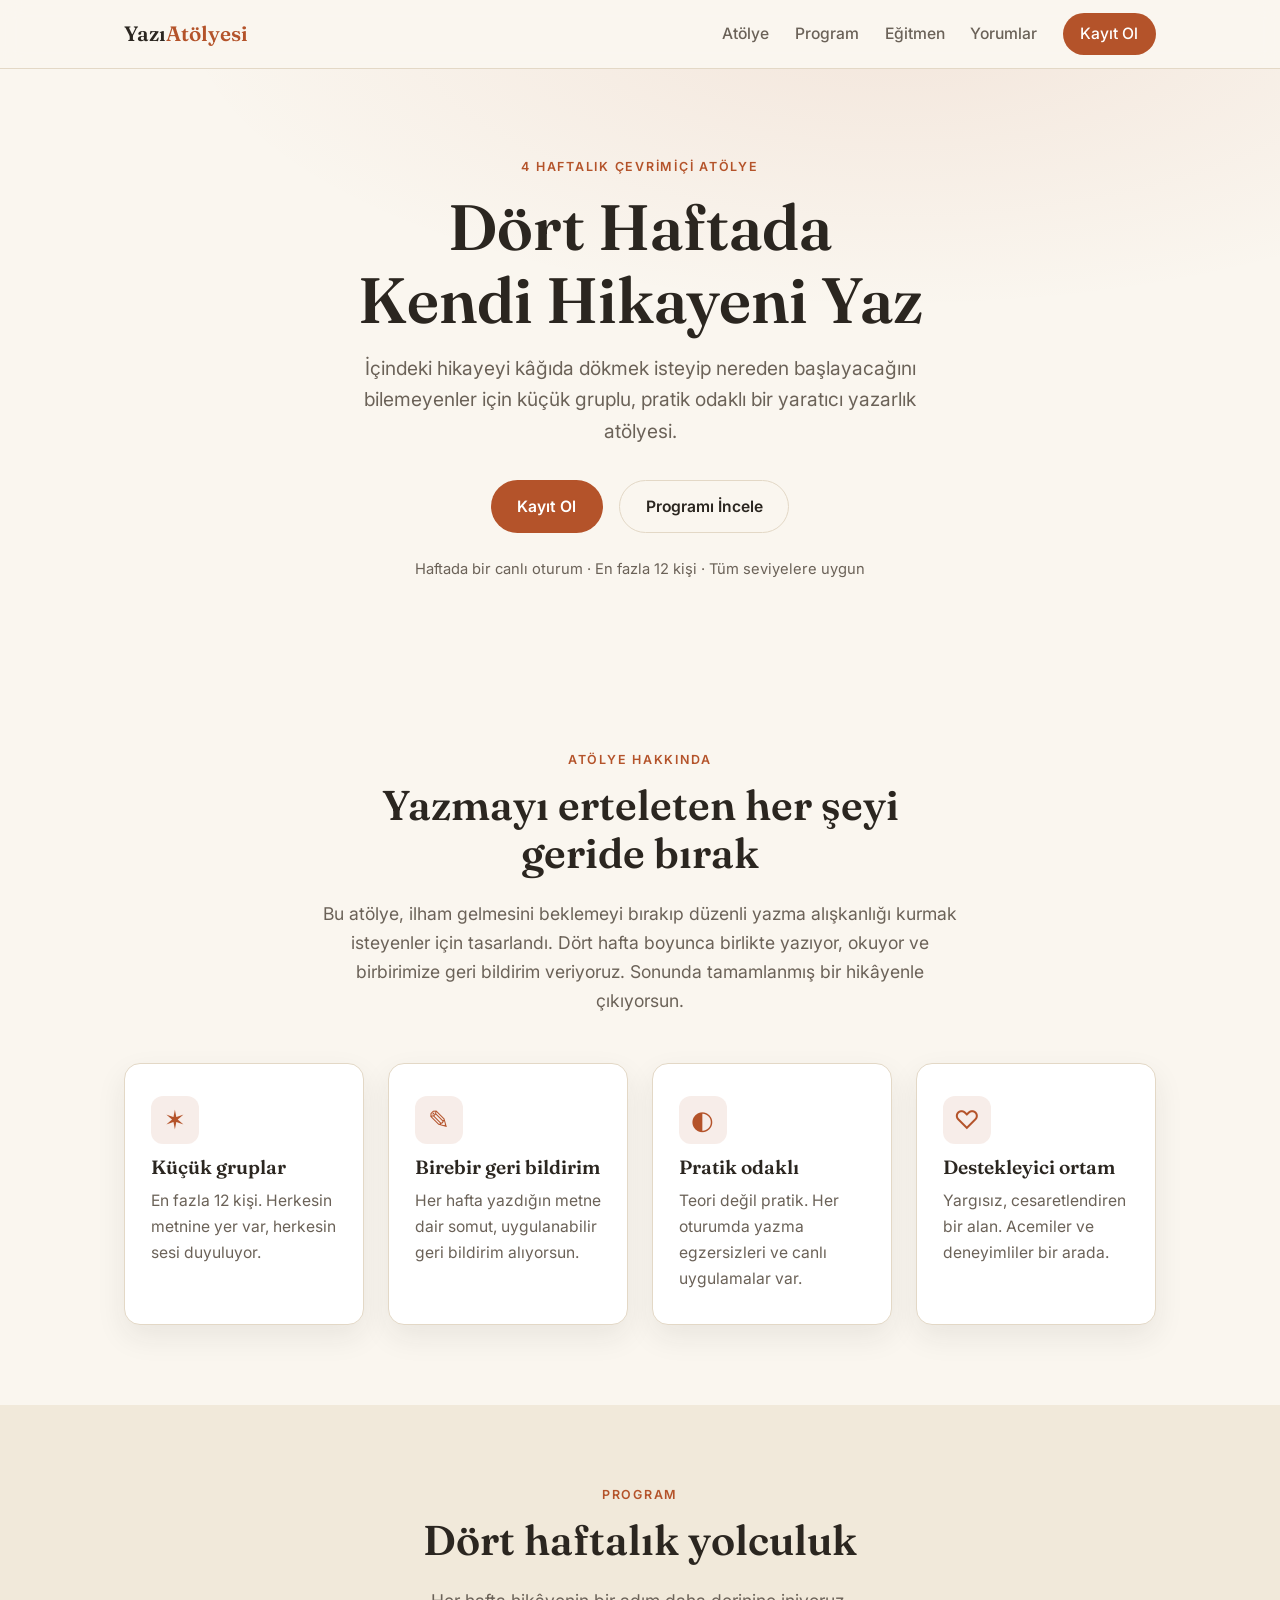
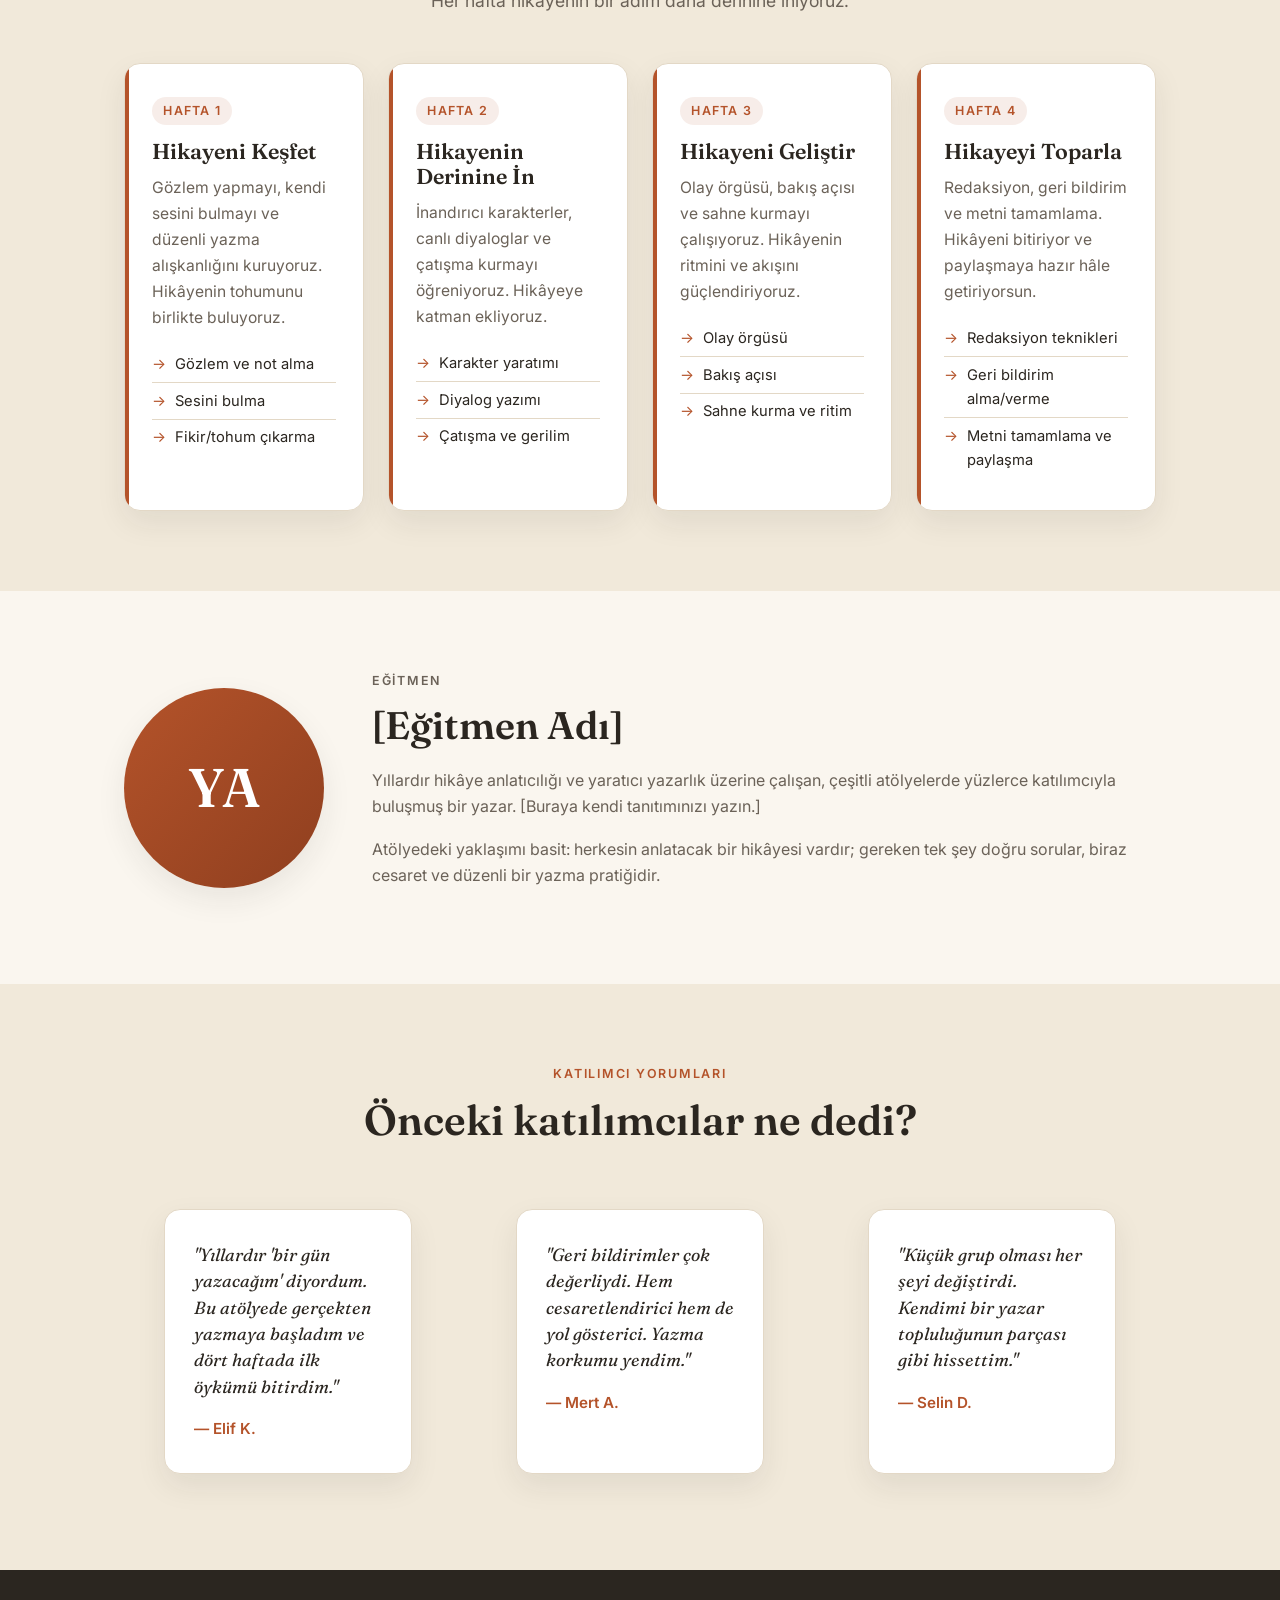
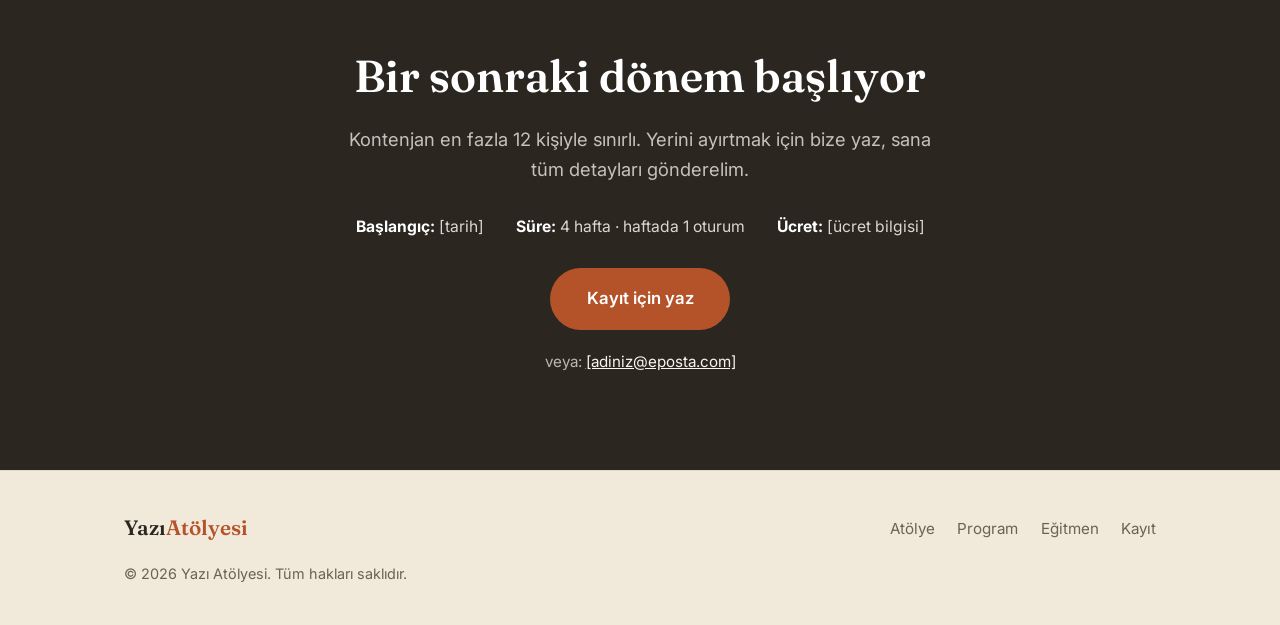
==== index.html @ a2d674cd "Yazı Atölyesi statik tanıtım sitesi 4 haftalık çevrimiçi yaratıcı yazarlık atölyesi için tek sayfalı" ====
<!DOCTYPE html>
<html lang="tr">
<head>
  <meta charset="UTF-8" />
  <meta name="viewport" content="width=device-width, initial-scale=1.0" />
  <title>Yazı Atölyesi — 4 Haftada Hikayeni Yaz</title>
  <meta name="description" content="Dört haftalık çevrimiçi yaratıcı yazarlık atölyesi. Hikayeni keşfet, derinine in, geliştir ve toparla." />
  <link rel="preconnect" href="https://fonts.googleapis.com" />
  <link rel="preconnect" href="https://fonts.gstatic.com" crossorigin />
  <link href="https://fonts.googleapis.com/css2?family=Fraunces:ital,opsz,wght@0,9..144,400;0,9..144,600;1,9..144,400&family=Inter:wght@400;500;600&display=swap" rel="stylesheet" />
  <link rel="stylesheet" href="css/styles.css" />
</head>
<body>

  <!-- ===== Header / Nav ===== -->
  <header class="site-header" id="top">
    <div class="container nav-bar">
      <a href="#top" class="brand">Yazı<span>Atölyesi</span></a>
      <button class="nav-toggle" id="navToggle" aria-label="Menüyü aç/kapat" aria-expanded="false">
        <span></span><span></span><span></span>
      </button>
      <nav class="nav-menu" id="navMenu">
        <a href="#atolye">Atölye</a>
        <a href="#program">Program</a>
        <a href="#egitmen">Eğitmen</a>
        <a href="#yorumlar">Yorumlar</a>
        <a href="#kayit" class="nav-cta">Kayıt Ol</a>
      </nav>
    </div>
  </header>

  <main>

    <!-- ===== Hero ===== -->
    <section class="hero">
      <div class="container hero-inner reveal">
        <p class="eyebrow">4 Haftalık Çevrimiçi Atölye</p>
        <h1>Dört Haftada<br />Kendi Hikayeni Yaz</h1>
        <p class="hero-lead">
          İçindeki hikayeyi kâğıda dökmek isteyip nereden başlayacağını bilemeyenler için
          küçük gruplu, pratik odaklı bir yaratıcı yazarlık atölyesi.
        </p>
        <div class="hero-actions">
          <a href="#kayit" class="btn btn-primary">Kayıt Ol</a>
          <a href="#program" class="btn btn-ghost">Programı İncele</a>
        </div>
        <p class="hero-meta">Haftada bir canlı oturum · En fazla 12 kişi · Tüm seviyelere uygun</p>
      </div>
    </section>

    <!-- ===== Atölye Tanıtımı ===== -->
    <section class="section" id="atolye">
      <div class="container">
        <div class="section-head reveal">
          <p class="eyebrow">Atölye Hakkında</p>
          <h2>Yazmayı erteleten her şeyi geride bırak</h2>
          <p class="section-lead">
            Bu atölye, ilham gelmesini beklemeyi bırakıp düzenli yazma alışkanlığı kurmak isteyenler için
            tasarlandı. Dört hafta boyunca birlikte yazıyor, okuyor ve birbirimize geri bildirim veriyoruz.
            Sonunda tamamlanmış bir hikâyenle çıkıyorsun.
          </p>
        </div>

        <div class="feature-grid">
          <article class="feature-card reveal">
            <div class="feature-icon">✶</div>
            <h3>Küçük gruplar</h3>
            <p>En fazla 12 kişi. Herkesin metnine yer var, herkesin sesi duyuluyor.</p>
          </article>
          <article class="feature-card reveal">
            <div class="feature-icon">✎</div>
            <h3>Birebir geri bildirim</h3>
            <p>Her hafta yazdığın metne dair somut, uygulanabilir geri bildirim alıyorsun.</p>
          </article>
          <article class="feature-card reveal">
            <div class="feature-icon">◐</div>
            <h3>Pratik odaklı</h3>
            <p>Teori değil pratik. Her oturumda yazma egzersizleri ve canlı uygulamalar var.</p>
          </article>
          <article class="feature-card reveal">
            <div class="feature-icon">♡</div>
            <h3>Destekleyici ortam</h3>
            <p>Yargısız, cesaretlendiren bir alan. Acemiler ve deneyimliler bir arada.</p>
          </article>
        </div>
      </div>
    </section>

    <!-- ===== 4 Hafta Programı ===== -->
    <section class="section section-alt" id="program">
      <div class="container">
        <div class="section-head reveal">
          <p class="eyebrow">Program</p>
          <h2>Dört haftalık yolculuk</h2>
          <p class="section-lead">Her hafta hikâyenin bir adım daha derinine iniyoruz.</p>
        </div>

        <div class="week-grid">
          <!-- Hafta 1 -->
          <article class="week-card reveal">
            <span class="week-num">Hafta 1</span>
            <h3>Hikayeni Keşfet</h3>
            <p>Gözlem yapmayı, kendi sesini bulmayı ve düzenli yazma alışkanlığını kuruyoruz. Hikâyenin tohumunu birlikte buluyoruz.</p>
            <ul>
              <li>Gözlem ve not alma</li>
              <li>Sesini bulma</li>
              <li>Fikir/tohum çıkarma</li>
            </ul>
          </article>
          <!-- Hafta 2 -->
          <article class="week-card reveal">
            <span class="week-num">Hafta 2</span>
            <h3>Hikayenin Derinine İn</h3>
            <p>İnandırıcı karakterler, canlı diyaloglar ve çatışma kurmayı öğreniyoruz. Hikâyeye katman ekliyoruz.</p>
            <ul>
              <li>Karakter yaratımı</li>
              <li>Diyalog yazımı</li>
              <li>Çatışma ve gerilim</li>
            </ul>
          </article>
          <!-- Hafta 3 -->
          <article class="week-card reveal">
            <span class="week-num">Hafta 3</span>
            <h3>Hikayeni Geliştir</h3>
            <p>Olay örgüsü, bakış açısı ve sahne kurmayı çalışıyoruz. Hikâyenin ritmini ve akışını güçlendiriyoruz.</p>
            <ul>
              <li>Olay örgüsü</li>
              <li>Bakış açısı</li>
              <li>Sahne kurma ve ritim</li>
            </ul>
          </article>
          <!-- Hafta 4 -->
          <article class="week-card reveal">
            <span class="week-num">Hafta 4</span>
            <h3>Hikayeyi Toparla</h3>
            <p>Redaksiyon, geri bildirim ve metni tamamlama. Hikâyeni bitiriyor ve paylaşmaya hazır hâle getiriyorsun.</p>
            <ul>
              <li>Redaksiyon teknikleri</li>
              <li>Geri bildirim alma/verme</li>
              <li>Metni tamamlama ve paylaşma</li>
            </ul>
          </article>
        </div>
      </div>
    </section>

    <!-- ===== Eğitmen ===== -->
    <section class="section" id="egitmen">
      <div class="container egitmen-inner reveal">
        <div class="egitmen-photo" aria-hidden="true">YA</div>
        <div class="egitmen-text">
          <p class="eyebrow">Eğitmen</p>
          <h2>[Eğitmen Adı]</h2>
          <p>
            Yıllardır hikâye anlatıcılığı ve yaratıcı yazarlık üzerine çalışan, çeşitli atölyelerde
            yüzlerce katılımcıyla buluşmuş bir yazar. [Buraya kendi tanıtımınızı yazın.]
          </p>
          <p>
            Atölyedeki yaklaşımı basit: herkesin anlatacak bir hikâyesi vardır; gereken tek şey doğru
            sorular, biraz cesaret ve düzenli bir yazma pratiğidir.
          </p>
        </div>
      </div>
    </section>

    <!-- ===== Katılımcı Yorumları ===== -->
    <section class="section section-alt" id="yorumlar">
      <div class="container">
        <div class="section-head reveal">
          <p class="eyebrow">Katılımcı Yorumları</p>
          <h2>Önceki katılımcılar ne dedi?</h2>
        </div>
        <div class="quote-grid">
          <figure class="quote-card reveal">
            <blockquote>"Yıllardır 'bir gün yazacağım' diyordum. Bu atölyede gerçekten yazmaya başladım ve dört haftada ilk öykümü bitirdim."</blockquote>
            <figcaption>— Elif K.</figcaption>
          </figure>
          <figure class="quote-card reveal">
            <blockquote>"Geri bildirimler çok değerliydi. Hem cesaretlendirici hem de yol gösterici. Yazma korkumu yendim."</blockquote>
            <figcaption>— Mert A.</figcaption>
          </figure>
          <figure class="quote-card reveal">
            <blockquote>"Küçük grup olması her şeyi değiştirdi. Kendimi bir yazar topluluğunun parçası gibi hissettim."</blockquote>
            <figcaption>— Selin D.</figcaption>
          </figure>
        </div>
      </div>
    </section>

    <!-- ===== İletişim / Kayıt CTA ===== -->
    <section class="section cta-section" id="kayit">
      <div class="container cta-inner reveal">
        <h2>Bir sonraki dönem başlıyor</h2>
        <p class="cta-lead">
          Kontenjan en fazla 12 kişiyle sınırlı. Yerini ayırtmak için bize yaz, sana tüm detayları gönderelim.
        </p>
        <ul class="cta-facts">
          <li><strong>Başlangıç:</strong> [tarih]</li>
          <li><strong>Süre:</strong> 4 hafta · haftada 1 oturum</li>
          <li><strong>Ücret:</strong> [ücret bilgisi]</li>
        </ul>
        <a href="mailto:[adiniz@eposta.com]?subject=Yaz%C4%B1%20At%C3%B6lyesi%20Kay%C4%B1t" class="btn btn-primary btn-lg">Kayıt için yaz</a>
        <p class="cta-meta">veya: <a href="mailto:[adiniz@eposta.com]">[adiniz@eposta.com]</a></p>
      </div>
    </section>

  </main>

  <!-- ===== Footer ===== -->
  <footer class="site-footer">
    <div class="container footer-inner">
      <span class="brand">Yazı<span>Atölyesi</span></span>
      <nav class="footer-links">
        <a href="#atolye">Atölye</a>
        <a href="#program">Program</a>
        <a href="#egitmen">Eğitmen</a>
        <a href="#kayit">Kayıt</a>
      </nav>
      <p class="copyright">© 2026 Yazı Atölyesi. Tüm hakları saklıdır.</p>
    </div>
  </footer>

  <script src="js/main.js"></script>
</body>
</html>
---- css/styles.css ----
/* ===== Tema değişkenleri ===== */
:root {
  --bg: #faf6ef;          /* krem zemin */
  --bg-alt: #f1e9da;      /* açık kum tonu (alternatif bölümler) */
  --surface: #ffffff;     /* kart yüzeyi */
  --ink: #2b2620;         /* ana metin */
  --ink-soft: #6b6258;    /* ikincil metin */
  --accent: #b4532a;      /* terra-cotta vurgu */
  --accent-dark: #8f3f1f;
  --line: #e3d8c6;        /* ince çizgi/kenarlık */
  --shadow: 0 12px 30px rgba(43, 38, 32, 0.08);
  --radius: 16px;
  --maxw: 1080px;
  --font-serif: "Fraunces", Georgia, "Times New Roman", serif;
  --font-sans: "Inter", -apple-system, BlinkMacSystemFont, "Segoe UI", sans-serif;
}

/* ===== Reset / temel ===== */
*, *::before, *::after { box-sizing: border-box; }
html { scroll-behavior: smooth; scroll-padding-top: 80px; }
body {
  margin: 0;
  font-family: var(--font-sans);
  color: var(--ink);
  background: var(--bg);
  line-height: 1.65;
  -webkit-font-smoothing: antialiased;
}
h1, h2, h3 { font-family: var(--font-serif); line-height: 1.15; font-weight: 600; margin: 0 0 .5em; }
p { margin: 0 0 1rem; }
a { color: var(--accent); text-decoration: none; }
a:hover { color: var(--accent-dark); }
img { max-width: 100%; display: block; }

.container { width: 100%; max-width: var(--maxw); margin: 0 auto; padding: 0 1.5rem; }

.eyebrow {
  text-transform: uppercase;
  letter-spacing: .14em;
  font-size: .78rem;
  font-weight: 600;
  color: var(--accent);
  margin: 0 0 .75rem;
}

/* ===== Butonlar ===== */
.btn {
  display: inline-block;
  padding: .8rem 1.6rem;
  border-radius: 999px;
  font-weight: 600;
  font-size: .98rem;
  cursor: pointer;
  transition: transform .15s ease, background .2s ease, color .2s ease, box-shadow .2s ease;
  border: 1.5px solid transparent;
}
.btn:hover { transform: translateY(-2px); }
.btn-primary { background: var(--accent); color: #fff; }
.btn-primary:hover { background: var(--accent-dark); color: #fff; }
.btn-ghost { background: transparent; color: var(--ink); border-color: var(--line); }
.btn-ghost:hover { border-color: var(--accent); color: var(--accent); }
.btn-lg { padding: 1rem 2.2rem; font-size: 1.05rem; }

/* ===== Header / Nav ===== */
.site-header {
  position: sticky;
  top: 0;
  z-index: 50;
  background: rgba(250, 246, 239, 0.88);
  backdrop-filter: blur(10px);
  border-bottom: 1px solid var(--line);
}
.nav-bar { display: flex; align-items: center; justify-content: space-between; height: 68px; }
.brand { font-family: var(--font-serif); font-weight: 600; font-size: 1.3rem; color: var(--ink); }
.brand span { color: var(--accent); }
.nav-menu { display: flex; align-items: center; gap: 1.6rem; }
.nav-menu a { color: var(--ink-soft); font-weight: 500; font-size: .98rem; }
.nav-menu a:hover { color: var(--accent); }
.nav-menu .nav-cta {
  background: var(--accent); color: #fff; padding: .5rem 1.1rem; border-radius: 999px;
}
.nav-menu .nav-cta:hover { background: var(--accent-dark); }

.nav-toggle {
  display: none; flex-direction: column; gap: 5px;
  background: none; border: none; cursor: pointer; padding: 6px;
}
.nav-toggle span { width: 24px; height: 2px; background: var(--ink); transition: .3s; }
.nav-toggle[aria-expanded="true"] span:nth-child(1) { transform: translateY(7px) rotate(45deg); }
.nav-toggle[aria-expanded="true"] span:nth-child(2) { opacity: 0; }
.nav-toggle[aria-expanded="true"] span:nth-child(3) { transform: translateY(-7px) rotate(-45deg); }

/* ===== Hero ===== */
.hero {
  padding: 5.5rem 0 4.5rem;
  background:
    radial-gradient(1200px 500px at 70% -10%, rgba(180, 83, 42, 0.10), transparent 60%),
    var(--bg);
  text-align: center;
}
.hero-inner { max-width: 760px; margin: 0 auto; }
.hero h1 { font-size: clamp(2.4rem, 6vw, 4rem); margin-bottom: 1rem; }
.hero-lead { font-size: 1.2rem; color: var(--ink-soft); max-width: 560px; margin: 0 auto 2rem; }
.hero-actions { display: flex; gap: 1rem; justify-content: center; flex-wrap: wrap; margin-bottom: 1.5rem; }
.hero-meta { font-size: .92rem; color: var(--ink-soft); }

/* ===== Bölümler ===== */
.section { padding: 5rem 0; }
.section-alt { background: var(--bg-alt); }
.section-head { max-width: 640px; margin: 0 auto 3rem; text-align: center; }
.section-head h2 { font-size: clamp(1.8rem, 4vw, 2.6rem); }
.section-lead { color: var(--ink-soft); font-size: 1.1rem; }

/* ===== Özellik kartları ===== */
.feature-grid {
  display: grid; gap: 1.5rem;
  grid-template-columns: repeat(auto-fit, minmax(220px, 1fr));
}
.feature-card {
  background: var(--surface); border: 1px solid var(--line);
  border-radius: var(--radius); padding: 2rem 1.6rem; box-shadow: var(--shadow);
}
.feature-icon {
  font-size: 1.6rem; color: var(--accent); margin-bottom: .8rem;
  width: 48px; height: 48px; display: grid; place-items: center;
  background: rgba(180, 83, 42, 0.10); border-radius: 12px;
}
.feature-card h3 { font-size: 1.2rem; }
.feature-card p { color: var(--ink-soft); margin: 0; font-size: .98rem; }

/* ===== Hafta kartları ===== */
.week-grid {
  display: grid; gap: 1.5rem;
  grid-template-columns: repeat(auto-fit, minmax(240px, 1fr));
}
.week-card {
  background: var(--surface); border: 1px solid var(--line);
  border-radius: var(--radius); padding: 2rem 1.7rem; box-shadow: var(--shadow);
  position: relative; overflow: hidden;
}
.week-card::before {
  content: ""; position: absolute; top: 0; left: 0; width: 4px; height: 100%;
  background: var(--accent);
}
.week-num {
  display: inline-block; font-size: .78rem; font-weight: 600; letter-spacing: .1em;
  text-transform: uppercase; color: var(--accent);
  background: rgba(180, 83, 42, 0.10); padding: .25rem .7rem; border-radius: 999px;
  margin-bottom: .9rem;
}
.week-card h3 { font-size: 1.35rem; }
.week-card > p { color: var(--ink-soft); font-size: .98rem; }
.week-card ul { margin: 1rem 0 0; padding: 0; list-style: none; }
.week-card li {
  font-size: .92rem; color: var(--ink); padding: .35rem 0 .35rem 1.4rem; position: relative;
  border-top: 1px solid var(--line);
}
.week-card li:first-child { border-top: none; }
.week-card li::before { content: "→"; position: absolute; left: 0; color: var(--accent); }

/* ===== Eğitmen ===== */
.egitmen-inner {
  display: grid; grid-template-columns: 200px 1fr; gap: 3rem; align-items: center;
}
.egitmen-photo {
  width: 200px; height: 200px; border-radius: 50%;
  background: linear-gradient(135deg, var(--accent), var(--accent-dark));
  color: #fff; display: grid; place-items: center;
  font-family: var(--font-serif); font-size: 3.4rem; font-weight: 600;
  box-shadow: var(--shadow);
}
.egitmen-text h2 { font-size: clamp(1.8rem, 4vw, 2.4rem); }
.egitmen-text p { color: var(--ink-soft); }

/* ===== Yorumlar ===== */
.quote-grid {
  display: grid; gap: 1.5rem;
  grid-template-columns: repeat(auto-fit, minmax(260px, 1fr));
}
.quote-card {
  background: var(--surface); border: 1px solid var(--line);
  border-radius: var(--radius); padding: 2rem 1.8rem; box-shadow: var(--shadow);
}
.quote-card blockquote {
  margin: 0 0 1rem; font-family: var(--font-serif); font-style: italic;
  font-size: 1.1rem; color: var(--ink); line-height: 1.5;
}
.quote-card figcaption { color: var(--accent); font-weight: 600; font-size: .95rem; }

/* ===== Kayıt CTA ===== */
.cta-section {
  background: var(--ink);
  color: var(--bg);
  text-align: center;
}
.cta-inner { max-width: 640px; margin: 0 auto; }
.cta-section h2 { color: #fff; font-size: clamp(1.9rem, 4vw, 2.8rem); }
.cta-lead { color: rgba(250, 246, 239, 0.75); font-size: 1.15rem; }
.cta-facts {
  list-style: none; padding: 0; margin: 1.8rem 0; display: flex; flex-wrap: wrap;
  justify-content: center; gap: 1rem 2rem;
}
.cta-facts li { color: rgba(250, 246, 239, 0.85); font-size: .98rem; }
.cta-facts strong { color: #fff; }
.cta-meta { margin-top: 1.2rem; color: rgba(250, 246, 239, 0.7); font-size: .95rem; }
.cta-meta a { color: var(--bg); text-decoration: underline; }

/* ===== Footer ===== */
.site-footer { background: var(--bg-alt); border-top: 1px solid var(--line); padding: 2.5rem 0; }
.footer-inner {
  display: flex; flex-wrap: wrap; align-items: center; justify-content: space-between; gap: 1rem;
}
.footer-links { display: flex; gap: 1.4rem; }
.footer-links a { color: var(--ink-soft); font-size: .95rem; }
.footer-links a:hover { color: var(--accent); }
.copyright { margin: 0; color: var(--ink-soft); font-size: .9rem; width: 100%; }

/* ===== Scroll reveal ===== */
.reveal { opacity: 0; transform: translateY(24px); transition: opacity .6s ease, transform .6s ease; }
.reveal.is-visible { opacity: 1; transform: none; }

/* ===== Responsive ===== */
@media (max-width: 760px) {
  .nav-toggle { display: flex; }
  .nav-menu {
    position: absolute; top: 68px; left: 0; right: 0;
    flex-direction: column; align-items: flex-start; gap: 0;
    background: var(--bg); border-bottom: 1px solid var(--line);
    padding: .5rem 1.5rem 1.2rem;
    max-height: 0; overflow: hidden; transition: max-height .3s ease;
  }
  .nav-menu.open { max-height: 360px; }
  .nav-menu a { width: 100%; padding: .8rem 0; }
  .nav-menu .nav-cta { margin-top: .6rem; }

  .egitmen-inner { grid-template-columns: 1fr; text-align: center; justify-items: center; gap: 1.8rem; }
}

@media (prefers-reduced-motion: reduce) {
  html { scroll-behavior: auto; }
  .reveal { opacity: 1; transform: none; transition: none; }
  .btn:hover { transform: none; }
}
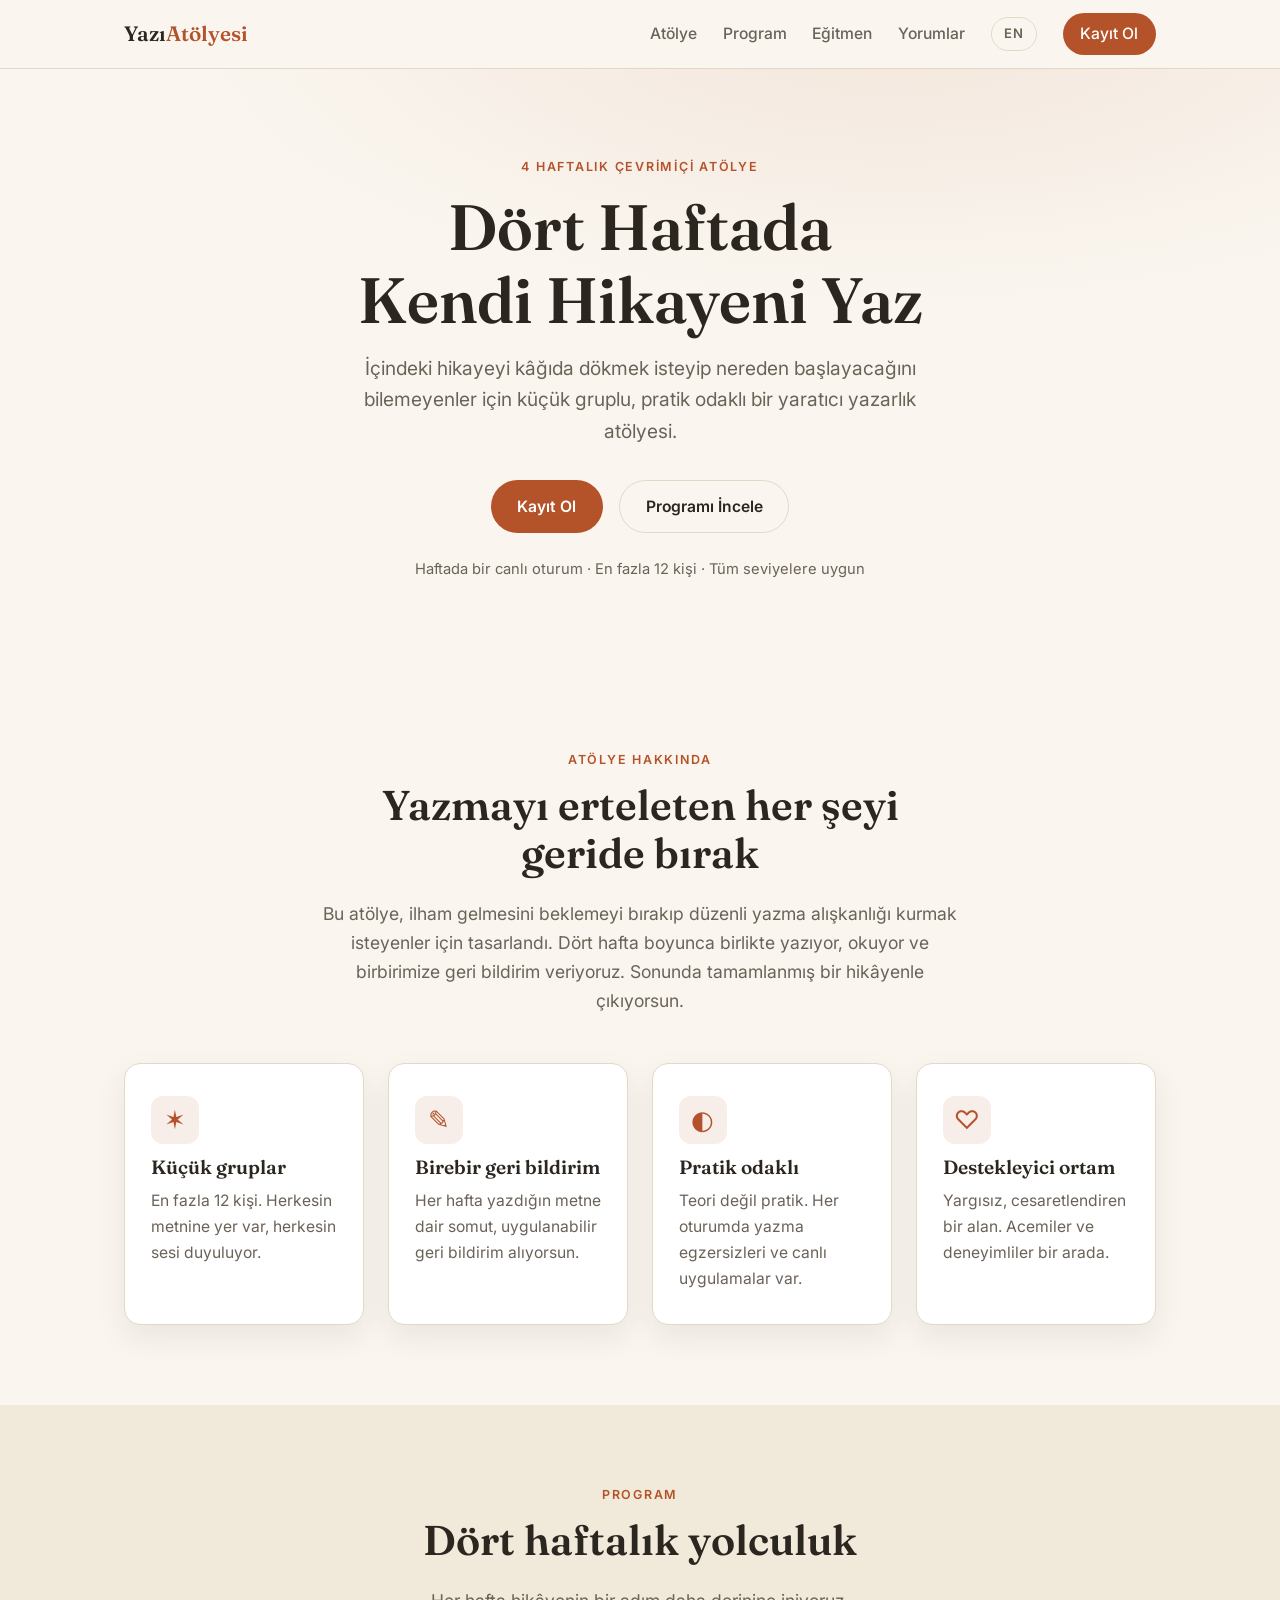
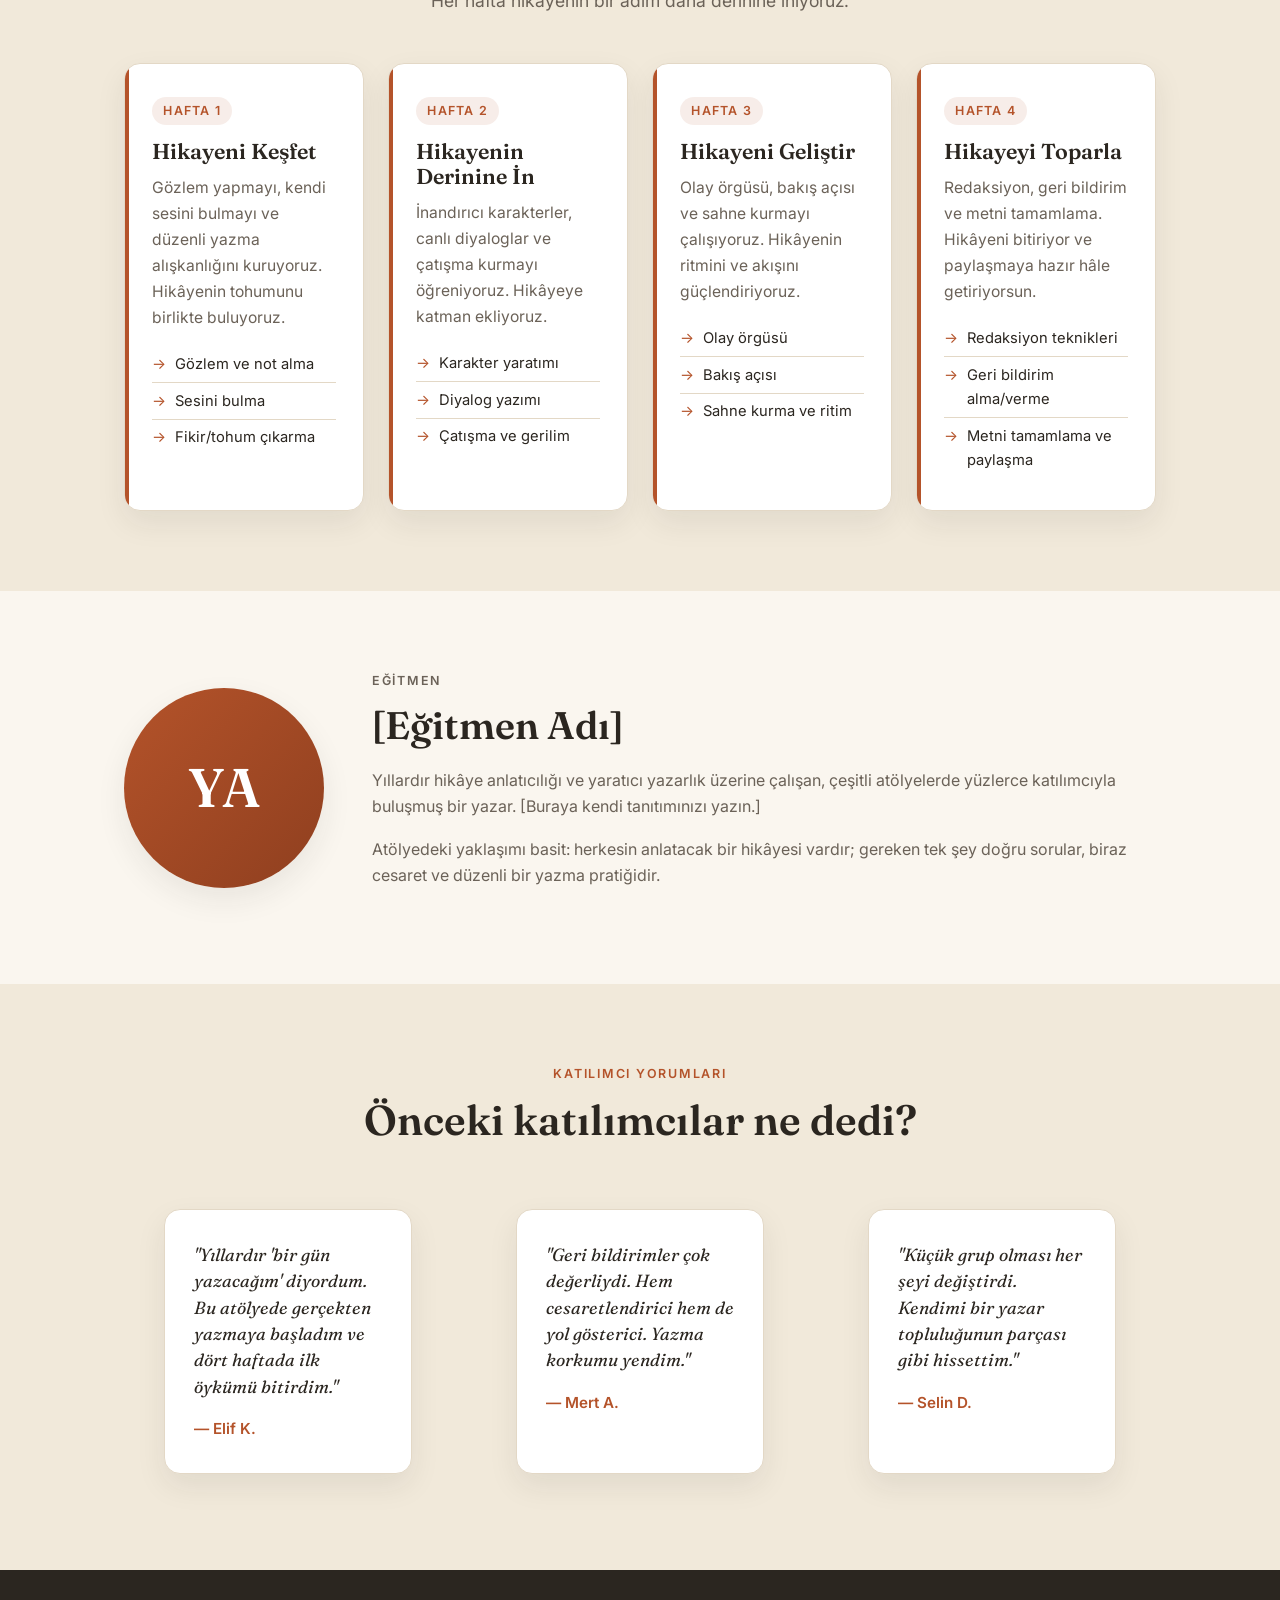
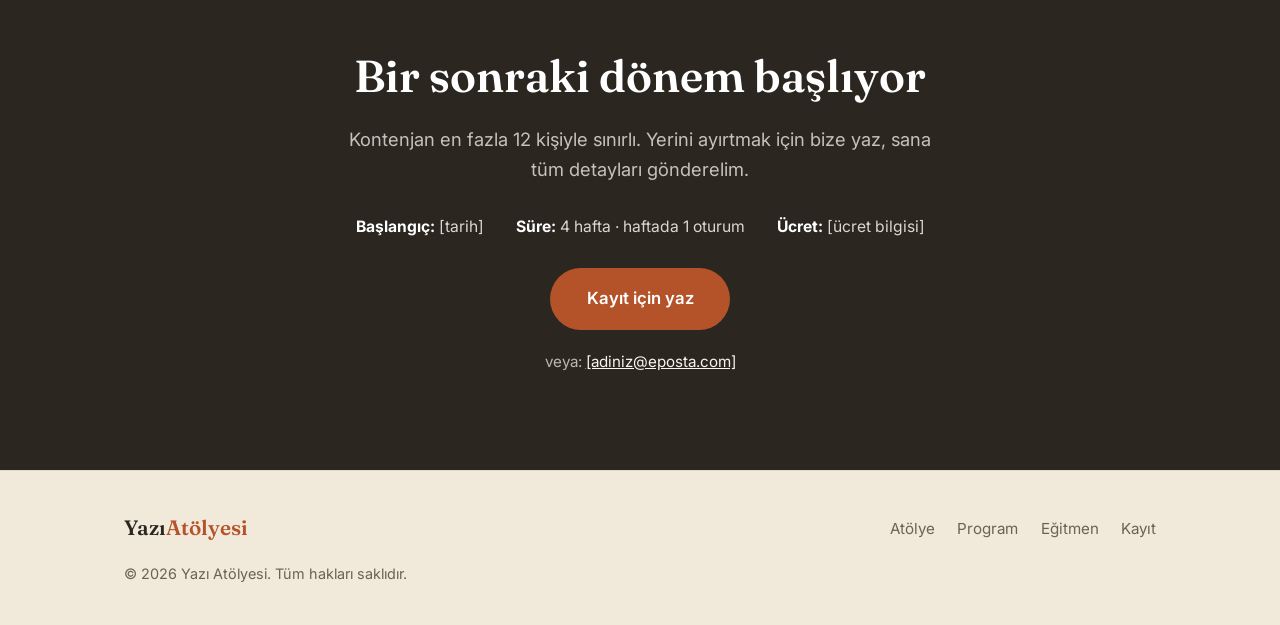
==== commit 5bdabfa6: "İngilizce sayfa ve TR/EN dil geçişi ekle - en/index.html: tam İngilizce çeviri - Navigasyona TR/EN d" ====
--- a/index.html
+++ b/index.html
@@ -5,6 +5,8 @@
   <meta name="viewport" content="width=device-width, initial-scale=1.0" />
   <title>Yazı Atölyesi — 4 Haftada Hikayeni Yaz</title>
   <meta name="description" content="Dört haftalık çevrimiçi yaratıcı yazarlık atölyesi. Hikayeni keşfet, derinine in, geliştir ve toparla." />
+  <link rel="alternate" hreflang="tr" href="./index.html" />
+  <link rel="alternate" hreflang="en" href="./en/index.html" />
   <link rel="preconnect" href="https://fonts.googleapis.com" />
   <link rel="preconnect" href="https://fonts.gstatic.com" crossorigin />
   <link href="https://fonts.googleapis.com/css2?family=Fraunces:ital,opsz,wght@0,9..144,400;0,9..144,600;1,9..144,400&family=Inter:wght@400;500;600&display=swap" rel="stylesheet" />
@@ -24,6 +26,7 @@
         <a href="#program">Program</a>
         <a href="#egitmen">Eğitmen</a>
         <a href="#yorumlar">Yorumlar</a>
+        <a href="en/index.html" class="lang-switch" hreflang="en">EN</a>
         <a href="#kayit" class="nav-cta">Kayıt Ol</a>
       </nav>
     </div>
--- a/css/styles.css
+++ b/css/styles.css
@@ -80,6 +80,12 @@
   background: var(--accent); color: #fff; padding: .5rem 1.1rem; border-radius: 999px;
 }
 .nav-menu .nav-cta:hover { background: var(--accent-dark); }
+.nav-menu .lang-switch {
+  border: 1.5px solid var(--line); border-radius: 999px;
+  padding: .35rem .8rem; font-size: .82rem; font-weight: 600; letter-spacing: .04em;
+  color: var(--ink-soft);
+}
+.nav-menu .lang-switch:hover { border-color: var(--accent); color: var(--accent); }
 
 .nav-toggle {
   display: none; flex-direction: column; gap: 5px;
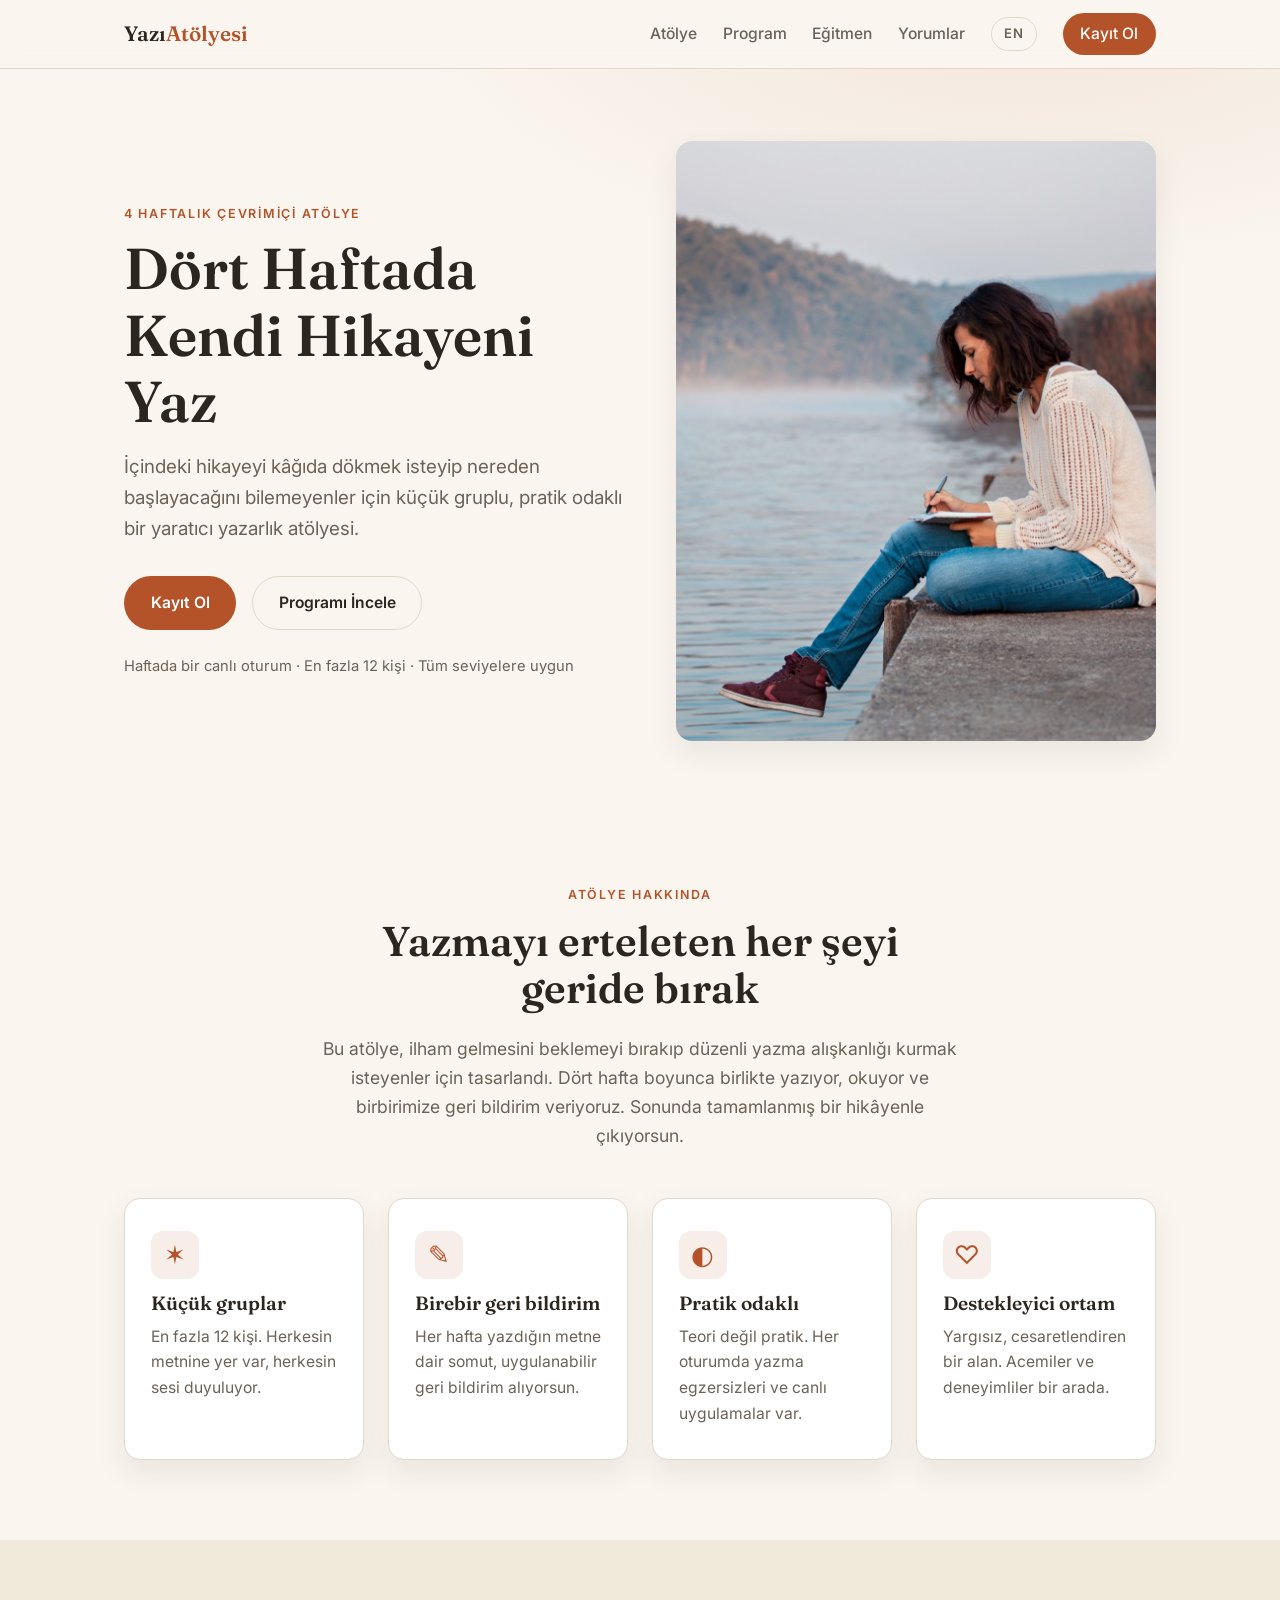
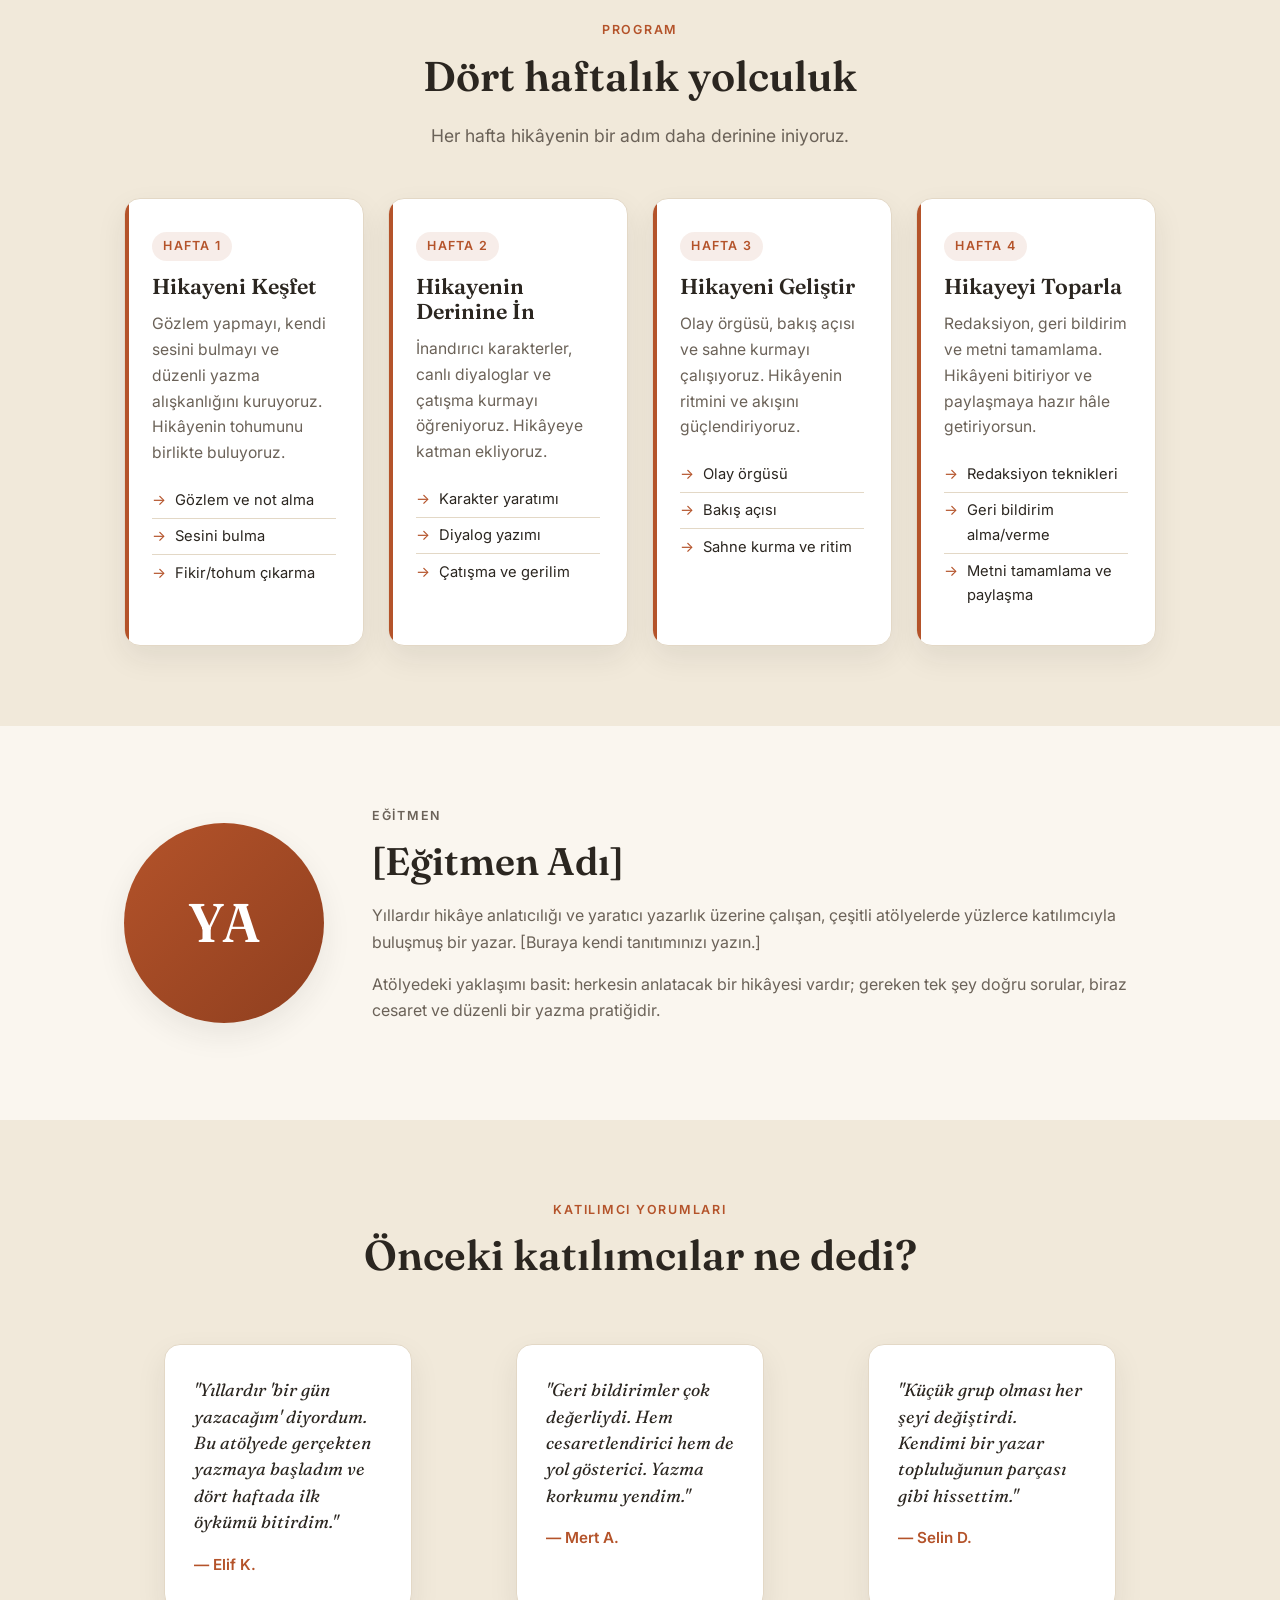
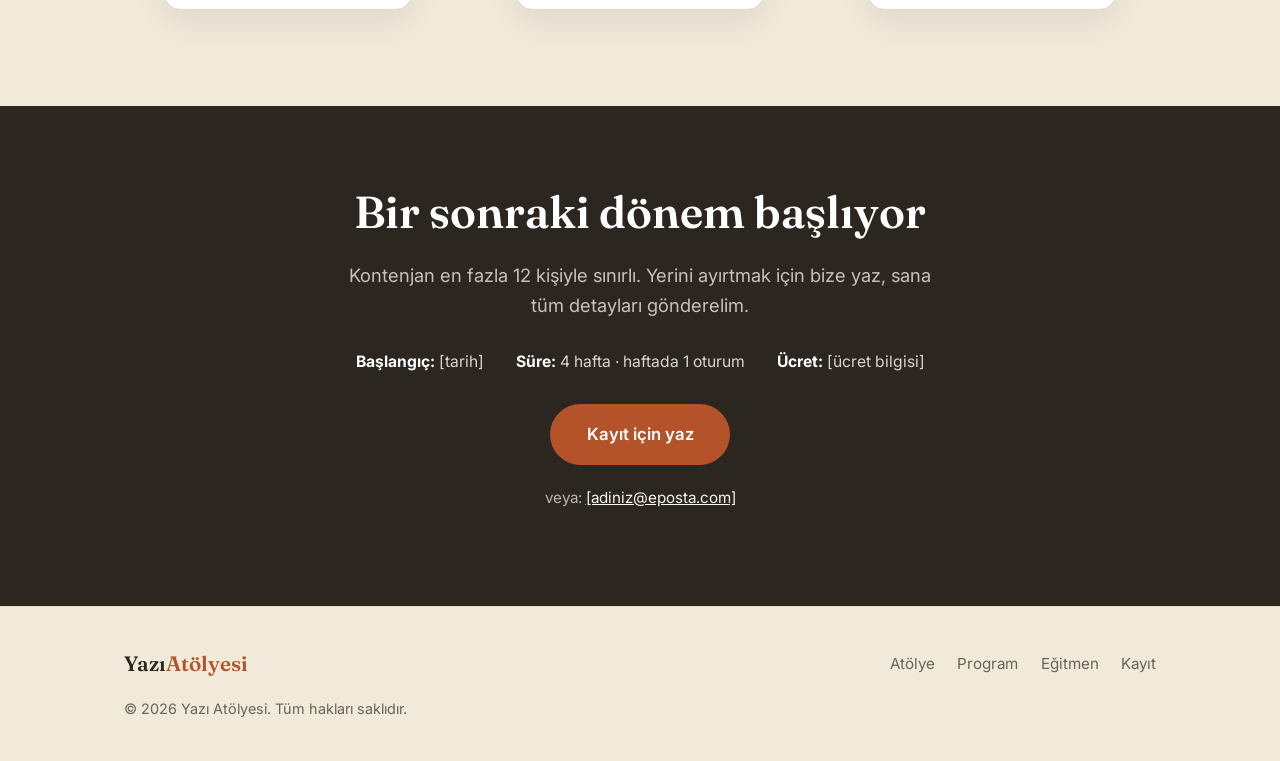
==== commit 436176d1: "Hero'ya görsel ekle (bölünmüş düzen: metin + fotoğraf) - Optimize edilmiş images/hero.jpg (2000px, ~" ====
--- a/index.html
+++ b/index.html
@@ -37,17 +37,22 @@
     <!-- ===== Hero ===== -->
     <section class="hero">
       <div class="container hero-inner reveal">
-        <p class="eyebrow">4 Haftalık Çevrimiçi Atölye</p>
-        <h1>Dört Haftada<br />Kendi Hikayeni Yaz</h1>
-        <p class="hero-lead">
-          İçindeki hikayeyi kâğıda dökmek isteyip nereden başlayacağını bilemeyenler için
-          küçük gruplu, pratik odaklı bir yaratıcı yazarlık atölyesi.
-        </p>
-        <div class="hero-actions">
-          <a href="#kayit" class="btn btn-primary">Kayıt Ol</a>
-          <a href="#program" class="btn btn-ghost">Programı İncele</a>
-        </div>
-        <p class="hero-meta">Haftada bir canlı oturum · En fazla 12 kişi · Tüm seviyelere uygun</p>
+        <div class="hero-copy">
+          <p class="eyebrow">4 Haftalık Çevrimiçi Atölye</p>
+          <h1>Dört Haftada<br />Kendi Hikayeni Yaz</h1>
+          <p class="hero-lead">
+            İçindeki hikayeyi kâğıda dökmek isteyip nereden başlayacağını bilemeyenler için
+            küçük gruplu, pratik odaklı bir yaratıcı yazarlık atölyesi.
+          </p>
+          <div class="hero-actions">
+            <a href="#kayit" class="btn btn-primary">Kayıt Ol</a>
+            <a href="#program" class="btn btn-ghost">Programı İncele</a>
+          </div>
+          <p class="hero-meta">Haftada bir canlı oturum · En fazla 12 kişi · Tüm seviyelere uygun</p>
+        </div>
+        <figure class="hero-figure">
+          <img src="images/hero.jpg" alt="Göl kıyısında oturup defterine yazı yazan bir kadın" />
+        </figure>
       </div>
     </section>
 
--- a/css/styles.css
+++ b/css/styles.css
@@ -98,17 +98,30 @@
 
 /* ===== Hero ===== */
 .hero {
-  padding: 5.5rem 0 4.5rem;
+  padding: 4.5rem 0 4rem;
   background:
-    radial-gradient(1200px 500px at 70% -10%, rgba(180, 83, 42, 0.10), transparent 60%),
+    radial-gradient(1100px 480px at 80% -10%, rgba(180, 83, 42, 0.10), transparent 60%),
     var(--bg);
-  text-align: center;
-}
-.hero-inner { max-width: 760px; margin: 0 auto; }
-.hero h1 { font-size: clamp(2.4rem, 6vw, 4rem); margin-bottom: 1rem; }
-.hero-lead { font-size: 1.2rem; color: var(--ink-soft); max-width: 560px; margin: 0 auto 2rem; }
-.hero-actions { display: flex; gap: 1rem; justify-content: center; flex-wrap: wrap; margin-bottom: 1.5rem; }
-.hero-meta { font-size: .92rem; color: var(--ink-soft); }
+}
+.hero-inner {
+  display: grid;
+  grid-template-columns: 1.05fr 1fr;
+  gap: 3rem;
+  align-items: center;
+}
+.hero-copy { text-align: left; }
+.hero h1 { font-size: clamp(2.3rem, 4.6vw, 3.6rem); margin-bottom: 1rem; }
+.hero-lead { font-size: 1.18rem; color: var(--ink-soft); max-width: 520px; margin: 0 0 2rem; }
+.hero-actions { display: flex; gap: 1rem; flex-wrap: wrap; margin-bottom: 1.5rem; }
+.hero-meta { font-size: .92rem; color: var(--ink-soft); margin: 0; }
+.hero-figure {
+  margin: 0;
+  border-radius: var(--radius);
+  overflow: hidden;
+  box-shadow: var(--shadow);
+  aspect-ratio: 4 / 5;
+}
+.hero-figure img { width: 100%; height: 100%; object-fit: cover; object-position: 62% center; }
 
 /* ===== Bölümler ===== */
 .section { padding: 5rem 0; }
@@ -240,6 +253,12 @@
   .nav-menu .nav-cta { margin-top: .6rem; }
 
   .egitmen-inner { grid-template-columns: 1fr; text-align: center; justify-items: center; gap: 1.8rem; }
+
+  .hero-inner { grid-template-columns: 1fr; gap: 2rem; }
+  .hero-copy { text-align: center; order: 2; }
+  .hero-figure { order: 1; aspect-ratio: 16 / 11; max-height: 320px; width: 100%; }
+  .hero-lead { margin-left: auto; margin-right: auto; }
+  .hero-actions { justify-content: center; }
 }
 
 @media (prefers-reduced-motion: reduce) {
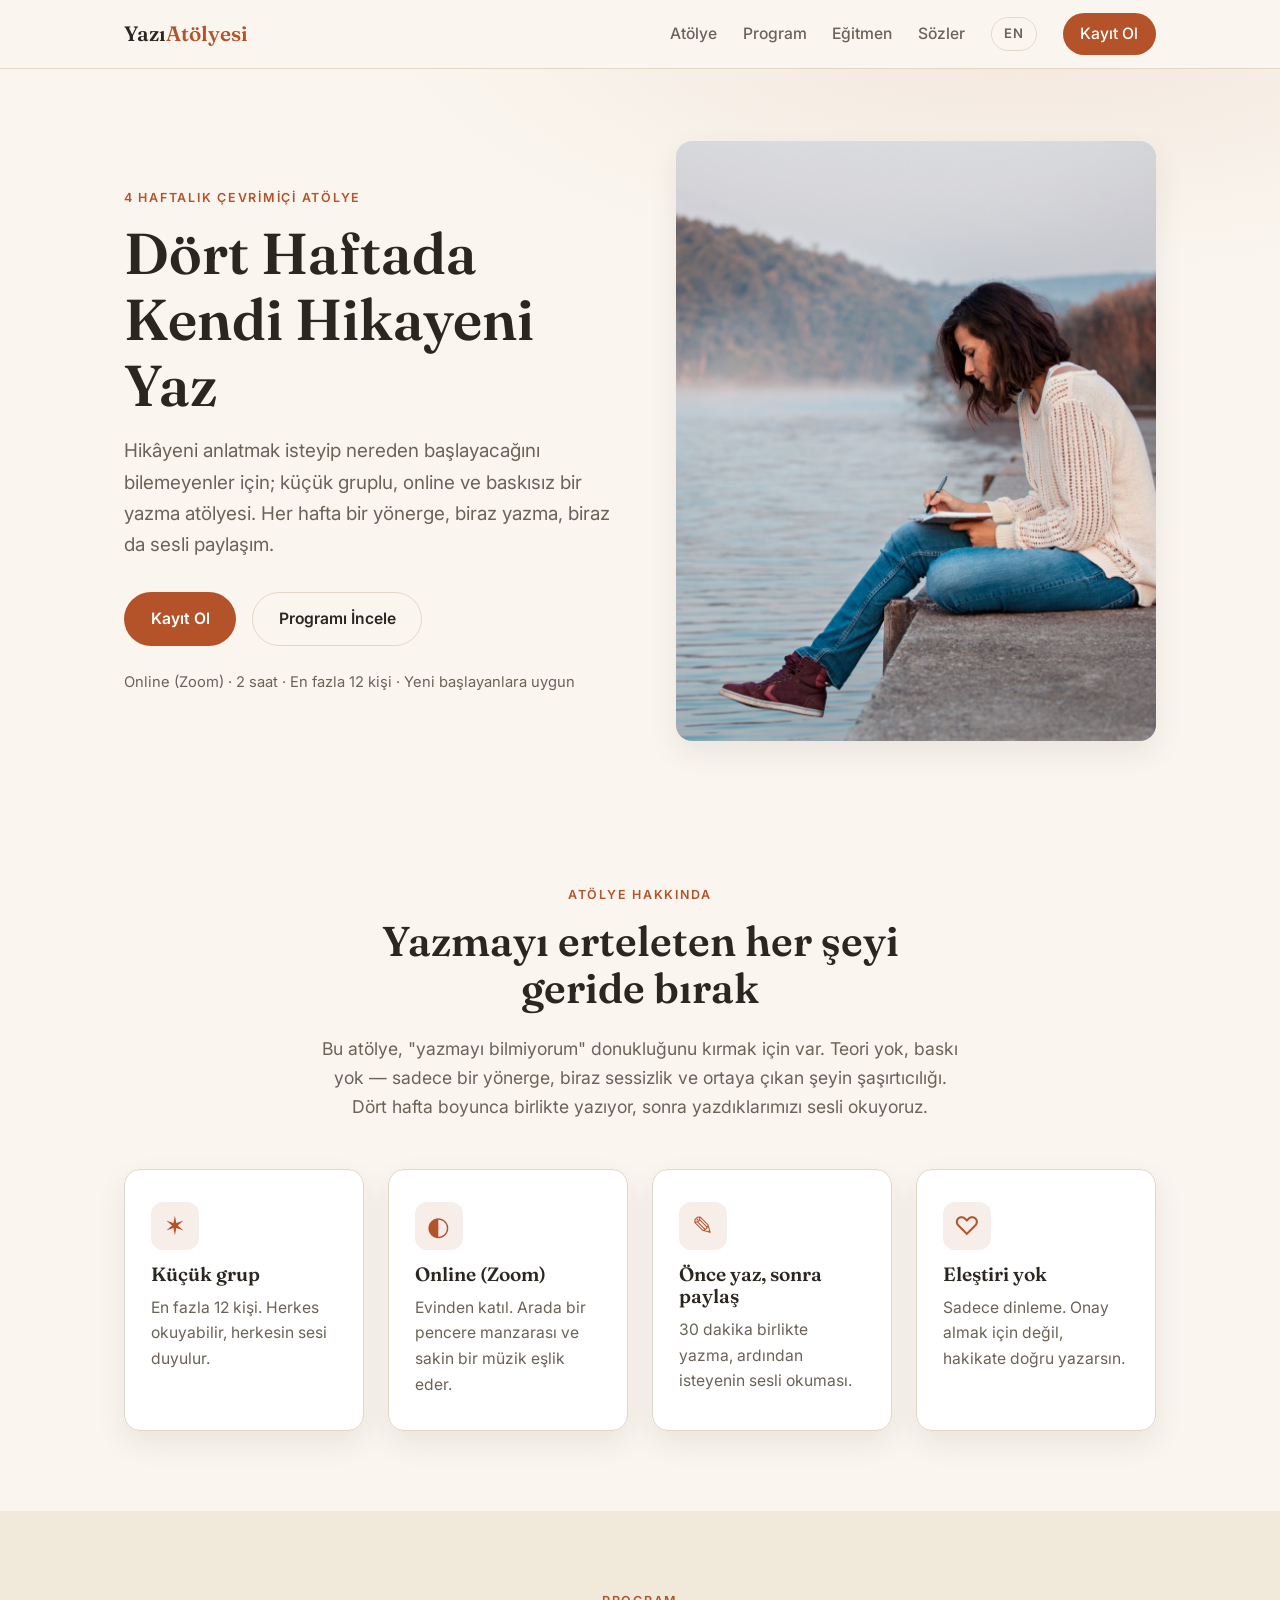
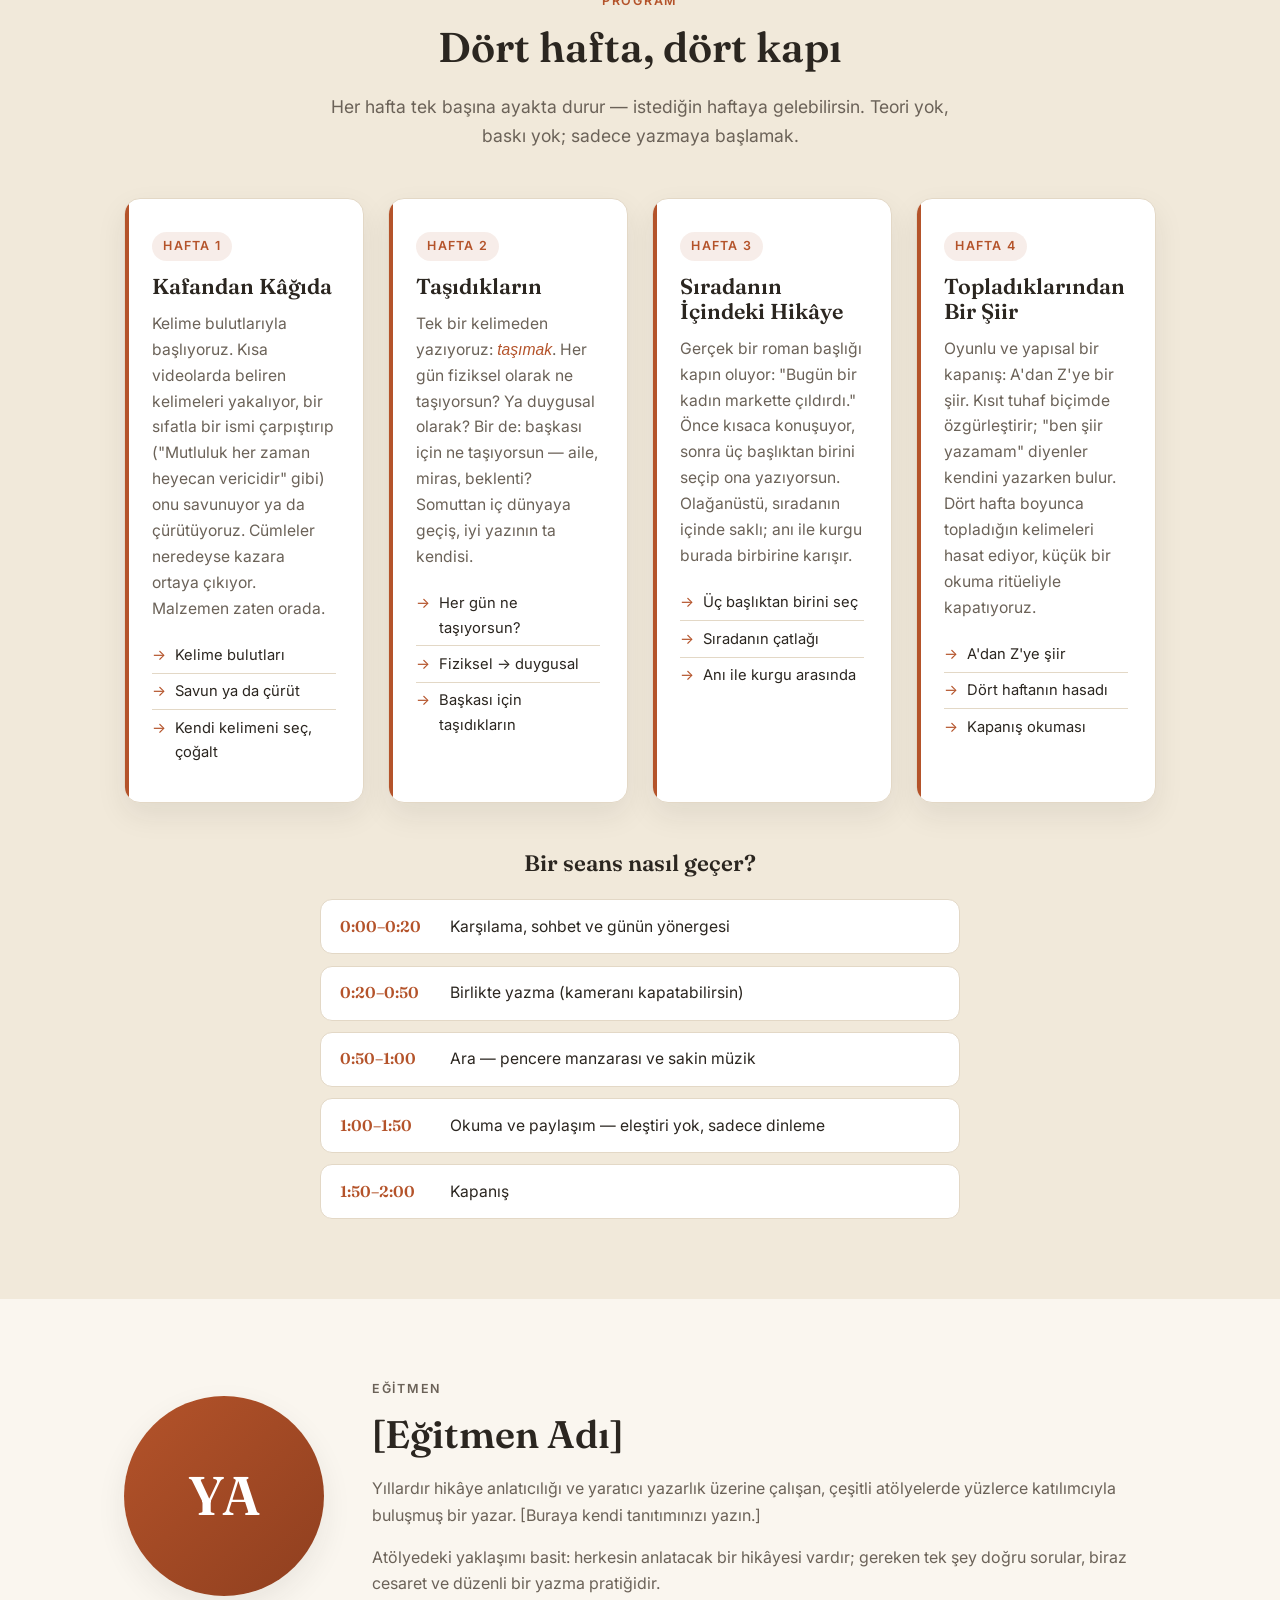
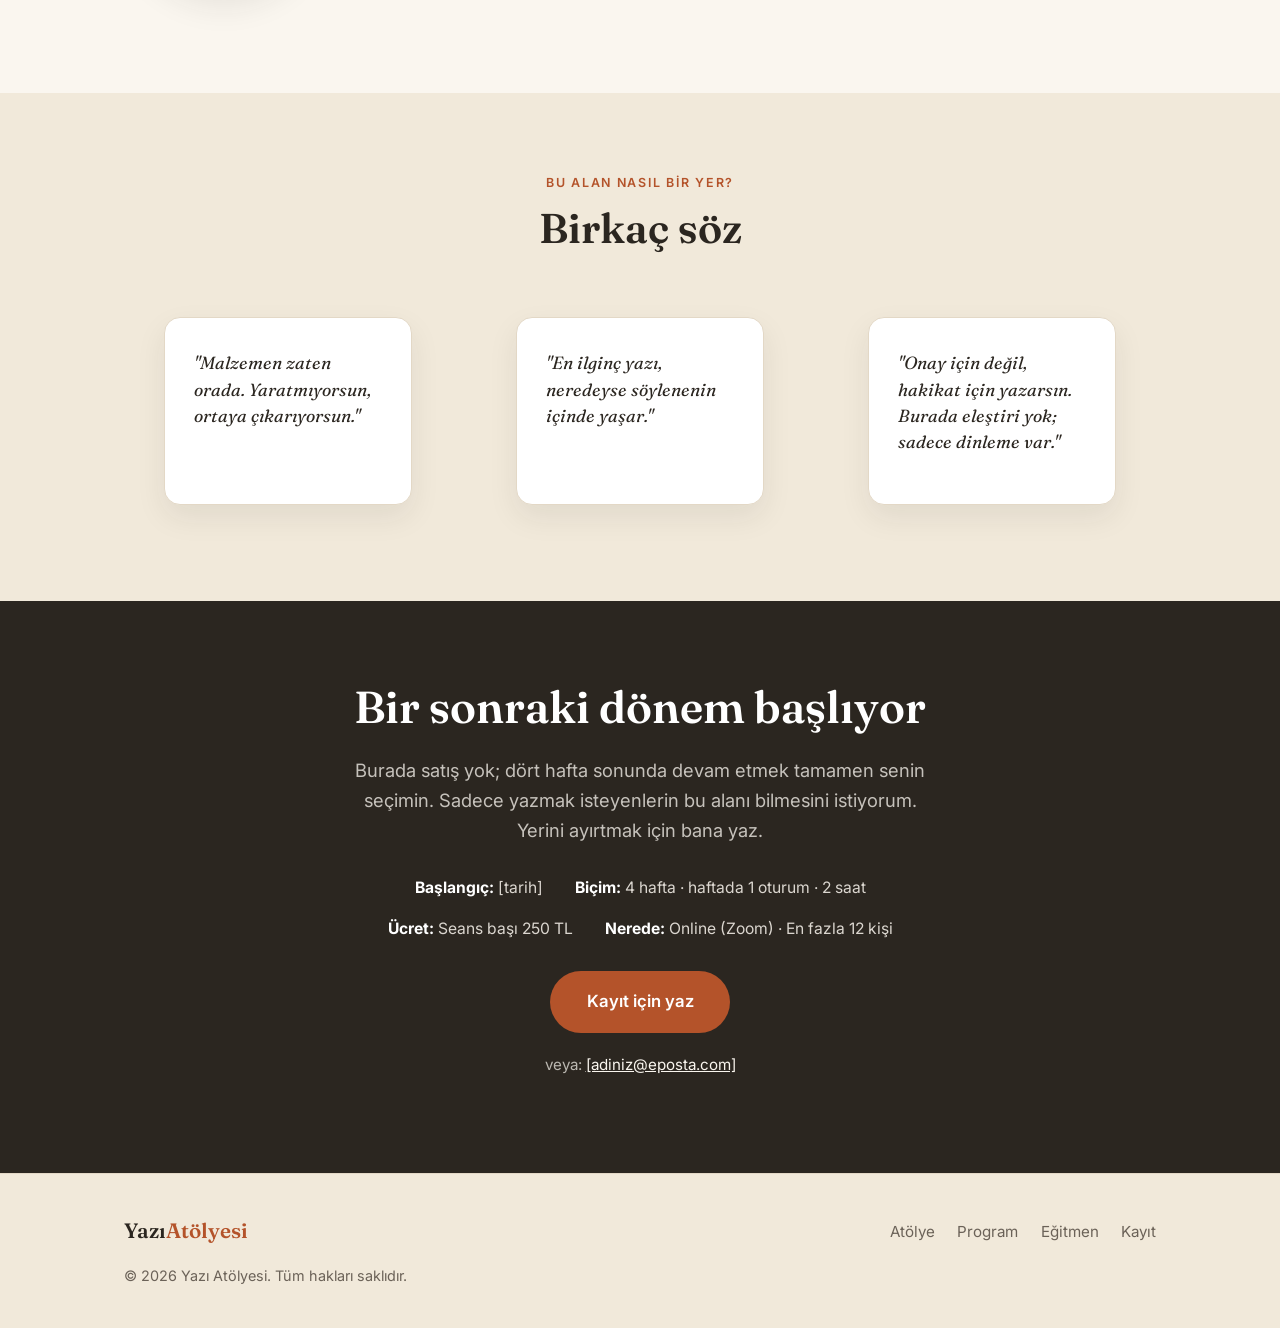
==== commit 83cd1d6d: "İçeriği gerçek atölye müfredatıyla güncelle (TR + EN) - Gerçek 4 hafta: kelime bulutları, taşımak/ho" ====
--- a/index.html
+++ b/index.html
@@ -25,7 +25,7 @@
         <a href="#atolye">Atölye</a>
         <a href="#program">Program</a>
         <a href="#egitmen">Eğitmen</a>
-        <a href="#yorumlar">Yorumlar</a>
+        <a href="#yorumlar">Sözler</a>
         <a href="en/index.html" class="lang-switch" hreflang="en">EN</a>
         <a href="#kayit" class="nav-cta">Kayıt Ol</a>
       </nav>
@@ -41,14 +41,15 @@
           <p class="eyebrow">4 Haftalık Çevrimiçi Atölye</p>
           <h1>Dört Haftada<br />Kendi Hikayeni Yaz</h1>
           <p class="hero-lead">
-            İçindeki hikayeyi kâğıda dökmek isteyip nereden başlayacağını bilemeyenler için
-            küçük gruplu, pratik odaklı bir yaratıcı yazarlık atölyesi.
+            Hikâyeni anlatmak isteyip nereden başlayacağını bilemeyenler için; küçük gruplu,
+            online ve baskısız bir yazma atölyesi. Her hafta bir yönerge, biraz yazma, biraz da
+            sesli paylaşım.
           </p>
           <div class="hero-actions">
             <a href="#kayit" class="btn btn-primary">Kayıt Ol</a>
             <a href="#program" class="btn btn-ghost">Programı İncele</a>
           </div>
-          <p class="hero-meta">Haftada bir canlı oturum · En fazla 12 kişi · Tüm seviyelere uygun</p>
+          <p class="hero-meta">Online (Zoom) · 2 saat · En fazla 12 kişi · Yeni başlayanlara uygun</p>
         </div>
         <figure class="hero-figure">
           <img src="images/hero.jpg" alt="Göl kıyısında oturup defterine yazı yazan bir kadın" />
@@ -63,32 +64,32 @@
           <p class="eyebrow">Atölye Hakkında</p>
           <h2>Yazmayı erteleten her şeyi geride bırak</h2>
           <p class="section-lead">
-            Bu atölye, ilham gelmesini beklemeyi bırakıp düzenli yazma alışkanlığı kurmak isteyenler için
-            tasarlandı. Dört hafta boyunca birlikte yazıyor, okuyor ve birbirimize geri bildirim veriyoruz.
-            Sonunda tamamlanmış bir hikâyenle çıkıyorsun.
+            Bu atölye, "yazmayı bilmiyorum" donukluğunu kırmak için var. Teori yok, baskı yok —
+            sadece bir yönerge, biraz sessizlik ve ortaya çıkan şeyin şaşırtıcılığı. Dört hafta
+            boyunca birlikte yazıyor, sonra yazdıklarımızı sesli okuyoruz.
           </p>
         </div>
 
         <div class="feature-grid">
           <article class="feature-card reveal">
             <div class="feature-icon">✶</div>
-            <h3>Küçük gruplar</h3>
-            <p>En fazla 12 kişi. Herkesin metnine yer var, herkesin sesi duyuluyor.</p>
+            <h3>Küçük grup</h3>
+            <p>En fazla 12 kişi. Herkes okuyabilir, herkesin sesi duyulur.</p>
+          </article>
+          <article class="feature-card reveal">
+            <div class="feature-icon">◐</div>
+            <h3>Online (Zoom)</h3>
+            <p>Evinden katıl. Arada bir pencere manzarası ve sakin bir müzik eşlik eder.</p>
           </article>
           <article class="feature-card reveal">
             <div class="feature-icon">✎</div>
-            <h3>Birebir geri bildirim</h3>
-            <p>Her hafta yazdığın metne dair somut, uygulanabilir geri bildirim alıyorsun.</p>
-          </article>
-          <article class="feature-card reveal">
-            <div class="feature-icon">◐</div>
-            <h3>Pratik odaklı</h3>
-            <p>Teori değil pratik. Her oturumda yazma egzersizleri ve canlı uygulamalar var.</p>
+            <h3>Önce yaz, sonra paylaş</h3>
+            <p>30 dakika birlikte yazma, ardından isteyenin sesli okuması.</p>
           </article>
           <article class="feature-card reveal">
             <div class="feature-icon">♡</div>
-            <h3>Destekleyici ortam</h3>
-            <p>Yargısız, cesaretlendiren bir alan. Acemiler ve deneyimliler bir arada.</p>
+            <h3>Eleştiri yok</h3>
+            <p>Sadece dinleme. Onay almak için değil, hakikate doğru yazarsın.</p>
           </article>
         </div>
       </div>
@@ -99,55 +100,67 @@
       <div class="container">
         <div class="section-head reveal">
           <p class="eyebrow">Program</p>
-          <h2>Dört haftalık yolculuk</h2>
-          <p class="section-lead">Her hafta hikâyenin bir adım daha derinine iniyoruz.</p>
+          <h2>Dört hafta, dört kapı</h2>
+          <p class="section-lead">Her hafta tek başına ayakta durur — istediğin haftaya gelebilirsin. Teori yok, baskı yok; sadece yazmaya başlamak.</p>
         </div>
 
         <div class="week-grid">
           <!-- Hafta 1 -->
           <article class="week-card reveal">
             <span class="week-num">Hafta 1</span>
-            <h3>Hikayeni Keşfet</h3>
-            <p>Gözlem yapmayı, kendi sesini bulmayı ve düzenli yazma alışkanlığını kuruyoruz. Hikâyenin tohumunu birlikte buluyoruz.</p>
-            <ul>
-              <li>Gözlem ve not alma</li>
-              <li>Sesini bulma</li>
-              <li>Fikir/tohum çıkarma</li>
+            <h3>Kafandan Kâğıda</h3>
+            <p>Kelime bulutlarıyla başlıyoruz. Kısa videolarda beliren kelimeleri yakalıyor, bir sıfatla bir ismi çarpıştırıp ("Mutluluk her zaman heyecan vericidir" gibi) onu savunuyor ya da çürütüyoruz. Cümleler neredeyse kazara ortaya çıkıyor. Malzemen zaten orada.</p>
+            <ul>
+              <li>Kelime bulutları</li>
+              <li>Savun ya da çürüt</li>
+              <li>Kendi kelimeni seç, çoğalt</li>
             </ul>
           </article>
           <!-- Hafta 2 -->
           <article class="week-card reveal">
             <span class="week-num">Hafta 2</span>
-            <h3>Hikayenin Derinine İn</h3>
-            <p>İnandırıcı karakterler, canlı diyaloglar ve çatışma kurmayı öğreniyoruz. Hikâyeye katman ekliyoruz.</p>
-            <ul>
-              <li>Karakter yaratımı</li>
-              <li>Diyalog yazımı</li>
-              <li>Çatışma ve gerilim</li>
+            <h3>Taşıdıkların</h3>
+            <p>Tek bir kelimeden yazıyoruz: <em>taşımak</em>. Her gün fiziksel olarak ne taşıyorsun? Ya duygusal olarak? Bir de: başkası için ne taşıyorsun — aile, miras, beklenti? Somuttan iç dünyaya geçiş, iyi yazının ta kendisi.</p>
+            <ul>
+              <li>Her gün ne taşıyorsun?</li>
+              <li>Fiziksel → duygusal</li>
+              <li>Başkası için taşıdıkların</li>
             </ul>
           </article>
           <!-- Hafta 3 -->
           <article class="week-card reveal">
             <span class="week-num">Hafta 3</span>
-            <h3>Hikayeni Geliştir</h3>
-            <p>Olay örgüsü, bakış açısı ve sahne kurmayı çalışıyoruz. Hikâyenin ritmini ve akışını güçlendiriyoruz.</p>
-            <ul>
-              <li>Olay örgüsü</li>
-              <li>Bakış açısı</li>
-              <li>Sahne kurma ve ritim</li>
+            <h3>Sıradanın İçindeki Hikâye</h3>
+            <p>Gerçek bir roman başlığı kapın oluyor: "Bugün bir kadın markette çıldırdı." Önce kısaca konuşuyor, sonra üç başlıktan birini seçip ona yazıyorsun. Olağanüstü, sıradanın içinde saklı; anı ile kurgu burada birbirine karışır.</p>
+            <ul>
+              <li>Üç başlıktan birini seç</li>
+              <li>Sıradanın çatlağı</li>
+              <li>Anı ile kurgu arasında</li>
             </ul>
           </article>
           <!-- Hafta 4 -->
           <article class="week-card reveal">
             <span class="week-num">Hafta 4</span>
-            <h3>Hikayeyi Toparla</h3>
-            <p>Redaksiyon, geri bildirim ve metni tamamlama. Hikâyeni bitiriyor ve paylaşmaya hazır hâle getiriyorsun.</p>
-            <ul>
-              <li>Redaksiyon teknikleri</li>
-              <li>Geri bildirim alma/verme</li>
-              <li>Metni tamamlama ve paylaşma</li>
-            </ul>
-          </article>
+            <h3>Topladıklarından Bir Şiir</h3>
+            <p>Oyunlu ve yapısal bir kapanış: A'dan Z'ye bir şiir. Kısıt tuhaf biçimde özgürleştirir; "ben şiir yazamam" diyenler kendini yazarken bulur. Dört hafta boyunca topladığın kelimeleri hasat ediyor, küçük bir okuma ritüeliyle kapatıyoruz.</p>
+            <ul>
+              <li>A'dan Z'ye şiir</li>
+              <li>Dört haftanın hasadı</li>
+              <li>Kapanış okuması</li>
+            </ul>
+          </article>
+        </div>
+
+        <!-- Seans akışı -->
+        <div class="flow reveal">
+          <h3 class="flow-title">Bir seans nasıl geçer?</h3>
+          <ul class="flow-list">
+            <li class="flow-step"><span class="flow-time">0:00–0:20</span><span class="flow-label">Karşılama, sohbet ve günün yönergesi</span></li>
+            <li class="flow-step"><span class="flow-time">0:20–0:50</span><span class="flow-label">Birlikte yazma (kameranı kapatabilirsin)</span></li>
+            <li class="flow-step"><span class="flow-time">0:50–1:00</span><span class="flow-label">Ara — pencere manzarası ve sakin müzik</span></li>
+            <li class="flow-step"><span class="flow-time">1:00–1:50</span><span class="flow-label">Okuma ve paylaşım — eleştiri yok, sadece dinleme</span></li>
+            <li class="flow-step"><span class="flow-time">1:50–2:00</span><span class="flow-label">Kapanış</span></li>
+          </ul>
         </div>
       </div>
     </section>
@@ -171,25 +184,22 @@
       </div>
     </section>
 
-    <!-- ===== Katılımcı Yorumları ===== -->
+    <!-- ===== Felsefe / Bu alan nasıl bir yer ===== -->
     <section class="section section-alt" id="yorumlar">
       <div class="container">
         <div class="section-head reveal">
-          <p class="eyebrow">Katılımcı Yorumları</p>
-          <h2>Önceki katılımcılar ne dedi?</h2>
+          <p class="eyebrow">Bu alan nasıl bir yer?</p>
+          <h2>Birkaç söz</h2>
         </div>
         <div class="quote-grid">
           <figure class="quote-card reveal">
-            <blockquote>"Yıllardır 'bir gün yazacağım' diyordum. Bu atölyede gerçekten yazmaya başladım ve dört haftada ilk öykümü bitirdim."</blockquote>
-            <figcaption>— Elif K.</figcaption>
+            <blockquote>"Malzemen zaten orada. Yaratmıyorsun, ortaya çıkarıyorsun."</blockquote>
           </figure>
           <figure class="quote-card reveal">
-            <blockquote>"Geri bildirimler çok değerliydi. Hem cesaretlendirici hem de yol gösterici. Yazma korkumu yendim."</blockquote>
-            <figcaption>— Mert A.</figcaption>
+            <blockquote>"En ilginç yazı, neredeyse söylenenin içinde yaşar."</blockquote>
           </figure>
           <figure class="quote-card reveal">
-            <blockquote>"Küçük grup olması her şeyi değiştirdi. Kendimi bir yazar topluluğunun parçası gibi hissettim."</blockquote>
-            <figcaption>— Selin D.</figcaption>
+            <blockquote>"Onay için değil, hakikat için yazarsın. Burada eleştiri yok; sadece dinleme var."</blockquote>
           </figure>
         </div>
       </div>
@@ -200,12 +210,14 @@
       <div class="container cta-inner reveal">
         <h2>Bir sonraki dönem başlıyor</h2>
         <p class="cta-lead">
-          Kontenjan en fazla 12 kişiyle sınırlı. Yerini ayırtmak için bize yaz, sana tüm detayları gönderelim.
+          Burada satış yok; dört hafta sonunda devam etmek tamamen senin seçimin. Sadece yazmak
+          isteyenlerin bu alanı bilmesini istiyorum. Yerini ayırtmak için bana yaz.
         </p>
         <ul class="cta-facts">
           <li><strong>Başlangıç:</strong> [tarih]</li>
-          <li><strong>Süre:</strong> 4 hafta · haftada 1 oturum</li>
-          <li><strong>Ücret:</strong> [ücret bilgisi]</li>
+          <li><strong>Biçim:</strong> 4 hafta · haftada 1 oturum · 2 saat</li>
+          <li><strong>Ücret:</strong> Seans başı 250 TL</li>
+          <li><strong>Nerede:</strong> Online (Zoom) · En fazla 12 kişi</li>
         </ul>
         <a href="mailto:[adiniz@eposta.com]?subject=Yaz%C4%B1%20At%C3%B6lyesi%20Kay%C4%B1t" class="btn btn-primary btn-lg">Kayıt için yaz</a>
         <p class="cta-meta">veya: <a href="mailto:[adiniz@eposta.com]">[adiniz@eposta.com]</a></p>
--- a/css/styles.css
+++ b/css/styles.css
@@ -177,6 +177,23 @@
 .week-card li:first-child { border-top: none; }
 .week-card li::before { content: "→"; position: absolute; left: 0; color: var(--accent); }
 
+.week-card em { font-style: italic; color: var(--accent); }
+
+/* ===== Seans akışı ===== */
+.flow { max-width: 640px; margin: 3rem auto 0; }
+.flow-title { font-size: 1.4rem; text-align: center; margin-bottom: 1.4rem; }
+.flow-list { list-style: none; margin: 0; padding: 0; display: grid; gap: .7rem; }
+.flow-step {
+  display: flex; align-items: baseline; gap: 1.1rem;
+  background: var(--surface); border: 1px solid var(--line);
+  border-radius: 12px; padding: .85rem 1.2rem;
+}
+.flow-time {
+  font-family: var(--font-serif); font-weight: 600; color: var(--accent);
+  min-width: 92px; font-size: .98rem;
+}
+.flow-label { color: var(--ink); font-size: .98rem; }
+
 /* ===== Eğitmen ===== */
 .egitmen-inner {
   display: grid; grid-template-columns: 200px 1fr; gap: 3rem; align-items: center;
